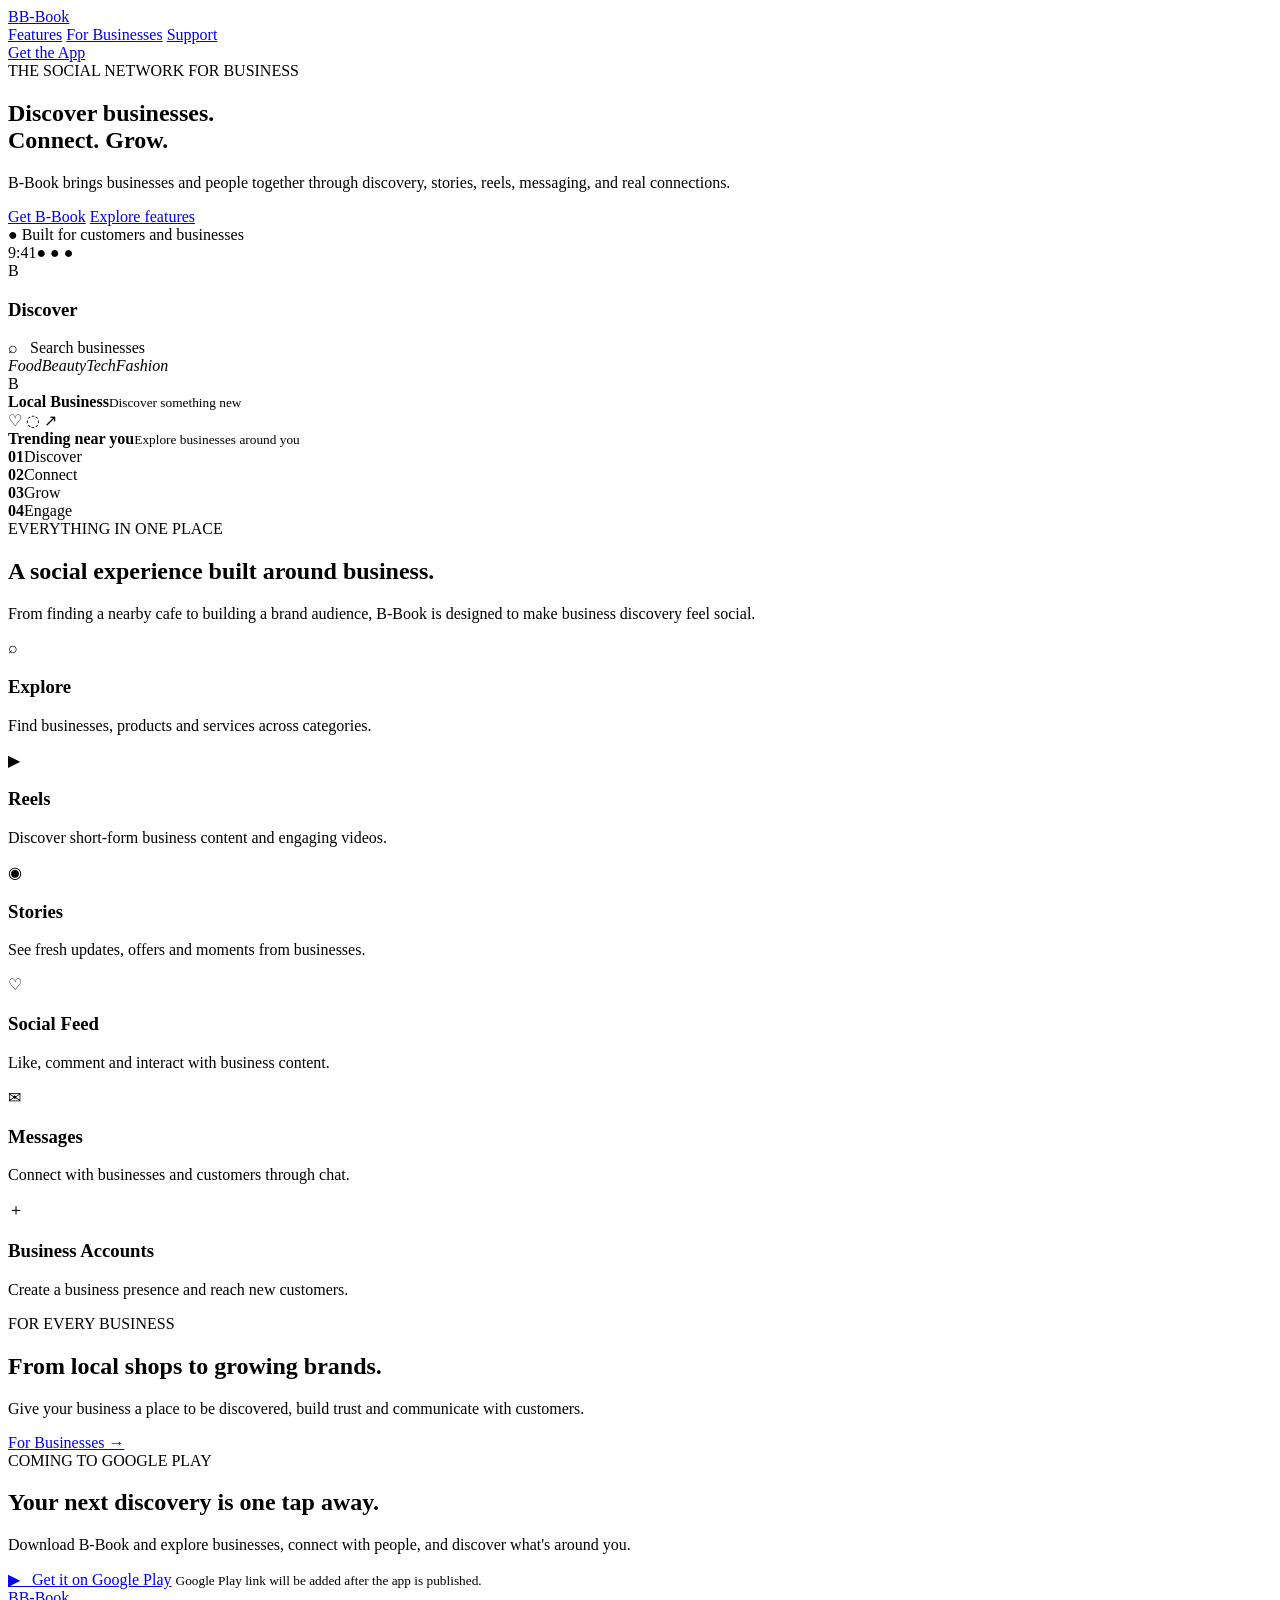
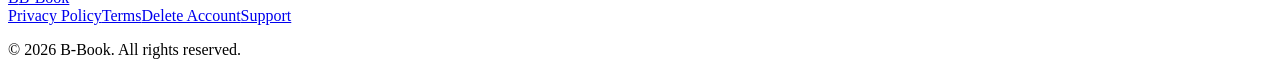
==== index.html @ 5fe3ff81 "Add files via upload" ====
<!DOCTYPE html>
<html lang="en">
<head>
<meta charset="UTF-8">
<meta name="viewport" content="width=device-width, initial-scale=1.0">
<meta name="description" content="B-Book — discover, connect with, and grow businesses in one social platform.">
<title>B-Book | Discover. Connect. Grow.</title>
<link rel="stylesheet" href="css/style.css">
</head>
<body>
<header class="nav">
  <a class="brand" href="index.html"><span class="brand-mark">B</span><span>B-Book</span></a>
  <nav>
    <a href="#features">Features</a>
    <a href="businesses.html">For Businesses</a>
    <a href="support.html">Support</a>
  </nav>
  <a class="nav-btn" href="#download">Get the App</a>
</header>

<main>
<section class="hero">
  <div class="hero-copy">
    <div class="eyebrow">THE SOCIAL NETWORK FOR BUSINESS</div>
    <h1>Discover businesses.<br><span>Connect. Grow.</span></h1>
    <p>B-Book brings businesses and people together through discovery, stories, reels, messaging, and real connections.</p>
    <div class="hero-actions">
      <a class="primary-btn" href="#download">Get B-Book</a>
      <a class="secondary-btn" href="#features">Explore features</a>
    </div>
    <div class="mini-proof"><span>●</span> Built for customers and businesses</div>
  </div>
  <div class="phone-wrap">
    <div class="phone">
      <div class="phone-top"><span>9:41</span><span>● ● ●</span></div>
      <div class="app-logo">B</div>
      <h3>Discover</h3>
      <div class="search">⌕ &nbsp; Search businesses</div>
      <div class="story-row"><i>Food</i><i>Beauty</i><i>Tech</i><i>Fashion</i></div>
      <div class="mock-card"><div class="mock-image">B</div><b>Local Business</b><small>Discover something new</small><div class="mock-actions">♡  ◌  ↗</div></div>
      <div class="mock-card small-card"><b>Trending near you</b><small>Explore businesses around you</small></div>
    </div>
  </div>
</section>

<section class="stats">
  <div><strong>01</strong><span>Discover</span></div>
  <div><strong>02</strong><span>Connect</span></div>
  <div><strong>03</strong><span>Grow</span></div>
  <div><strong>04</strong><span>Engage</span></div>
</section>

<section id="features" class="section">
  <div class="section-heading"><div class="eyebrow">EVERYTHING IN ONE PLACE</div><h2>A social experience built around business.</h2><p>From finding a nearby cafe to building a brand audience, B-Book is designed to make business discovery feel social.</p></div>
  <div class="feature-grid">
    <article><span>⌕</span><h3>Explore</h3><p>Find businesses, products and services across categories.</p></article>
    <article><span>▶</span><h3>Reels</h3><p>Discover short-form business content and engaging videos.</p></article>
    <article><span>◉</span><h3>Stories</h3><p>See fresh updates, offers and moments from businesses.</p></article>
    <article><span>♡</span><h3>Social Feed</h3><p>Like, comment and interact with business content.</p></article>
    <article><span>✉</span><h3>Messages</h3><p>Connect with businesses and customers through chat.</p></article>
    <article><span>＋</span><h3>Business Accounts</h3><p>Create a business presence and reach new customers.</p></article>
  </div>
</section>

<section class="business-banner">
  <div><div class="eyebrow">FOR EVERY BUSINESS</div><h2>From local shops to growing brands.</h2><p>Give your business a place to be discovered, build trust and communicate with customers.</p></div>
  <a class="primary-btn" href="businesses.html">For Businesses →</a>
</section>

<section id="download" class="download">
  <div class="download-box">
    <div class="eyebrow">COMING TO GOOGLE PLAY</div>
    <h2>Your next discovery is one tap away.</h2>
    <p>Download B-Book and explore businesses, connect with people, and discover what's around you.</p>
    <a class="play-btn" href="#" onclick="alert('Replace this button with your Google Play Store URL after publishing.');return false;">▶ &nbsp; Get it on Google Play</a>
    <small>Google Play link will be added after the app is published.</small>
  </div>
</section>
</main>

<footer>
  <div class="footer-top">
    <a class="brand" href="index.html"><span class="brand-mark">B</span><span>B-Book</span></a>
    <div class="footer-links">
      <a href="privacy.html">Privacy Policy</a><a href="terms.html">Terms</a><a href="delete-account.html">Delete Account</a><a href="support.html">Support</a>
    </div>
  </div>
  <p>© 2026 B-Book. All rights reserved.</p>
</footer>
<script src="js/script.js"></script>
</body>
</html>
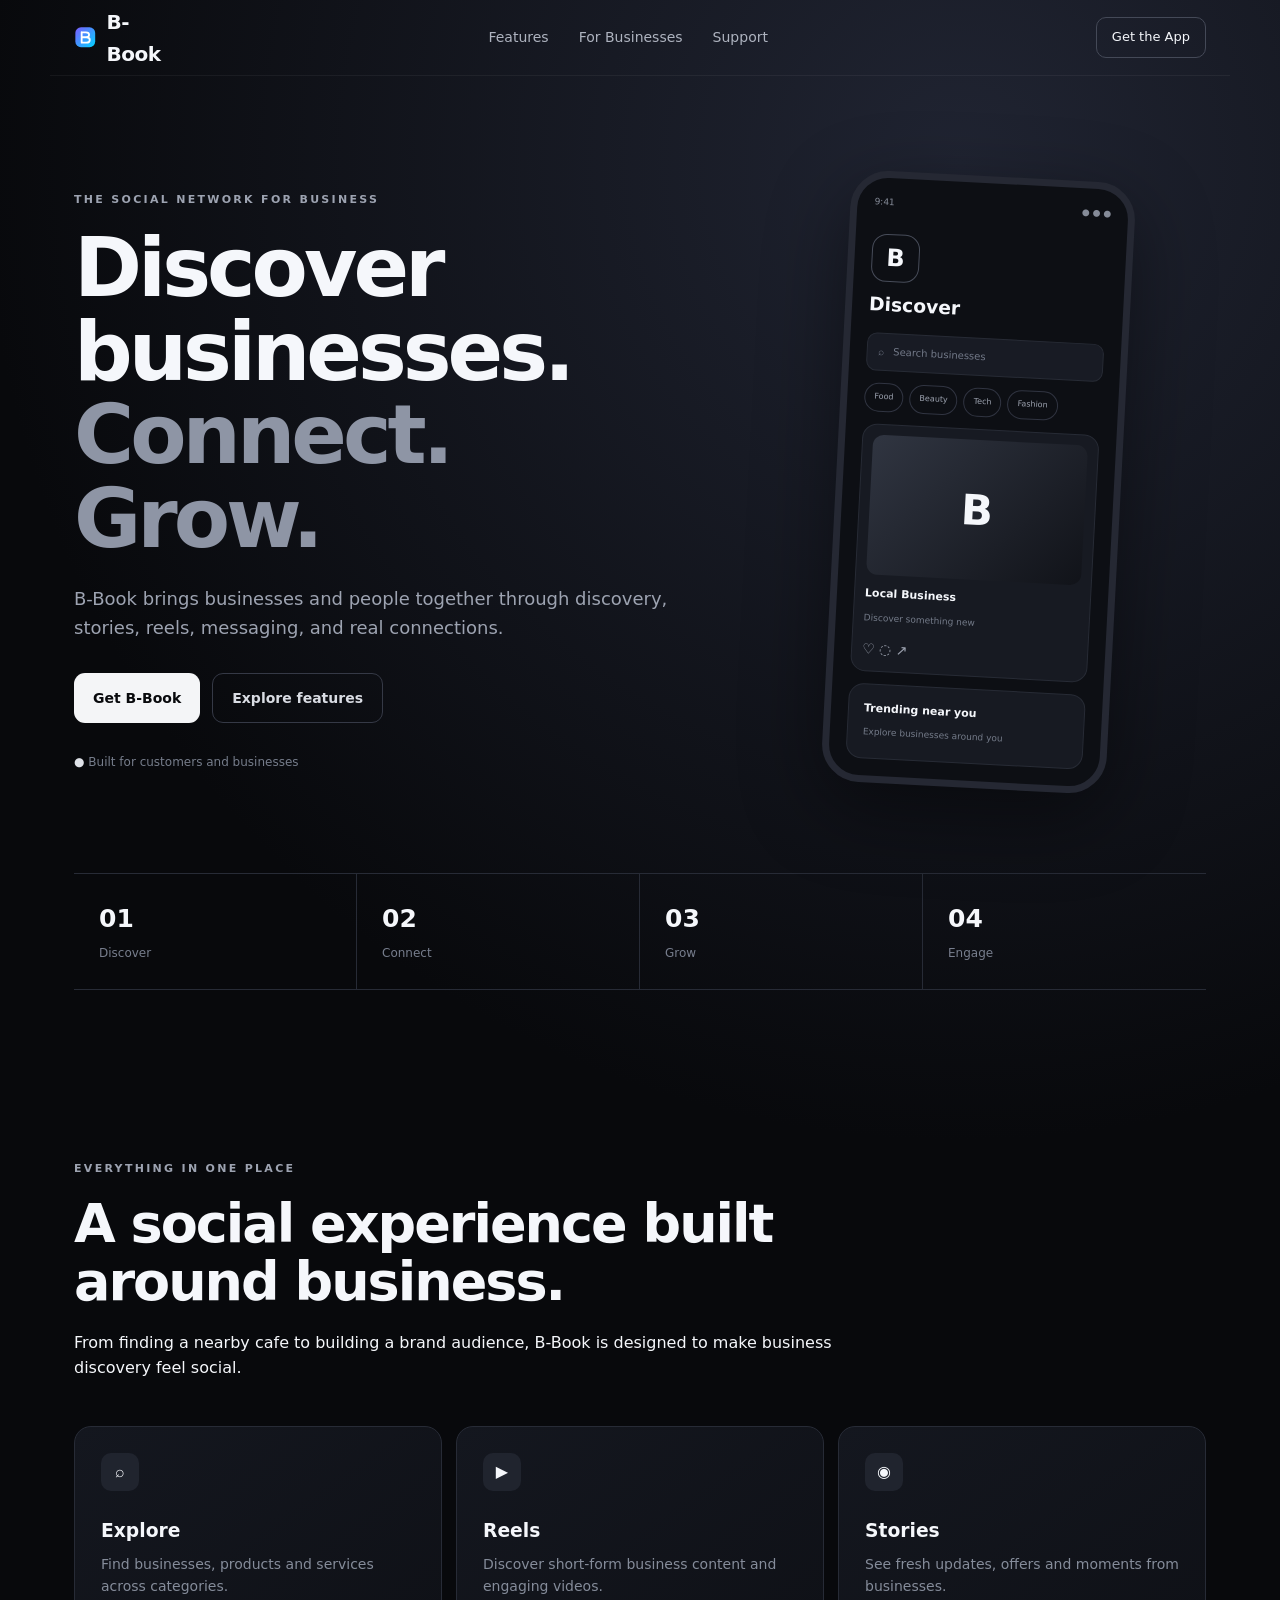
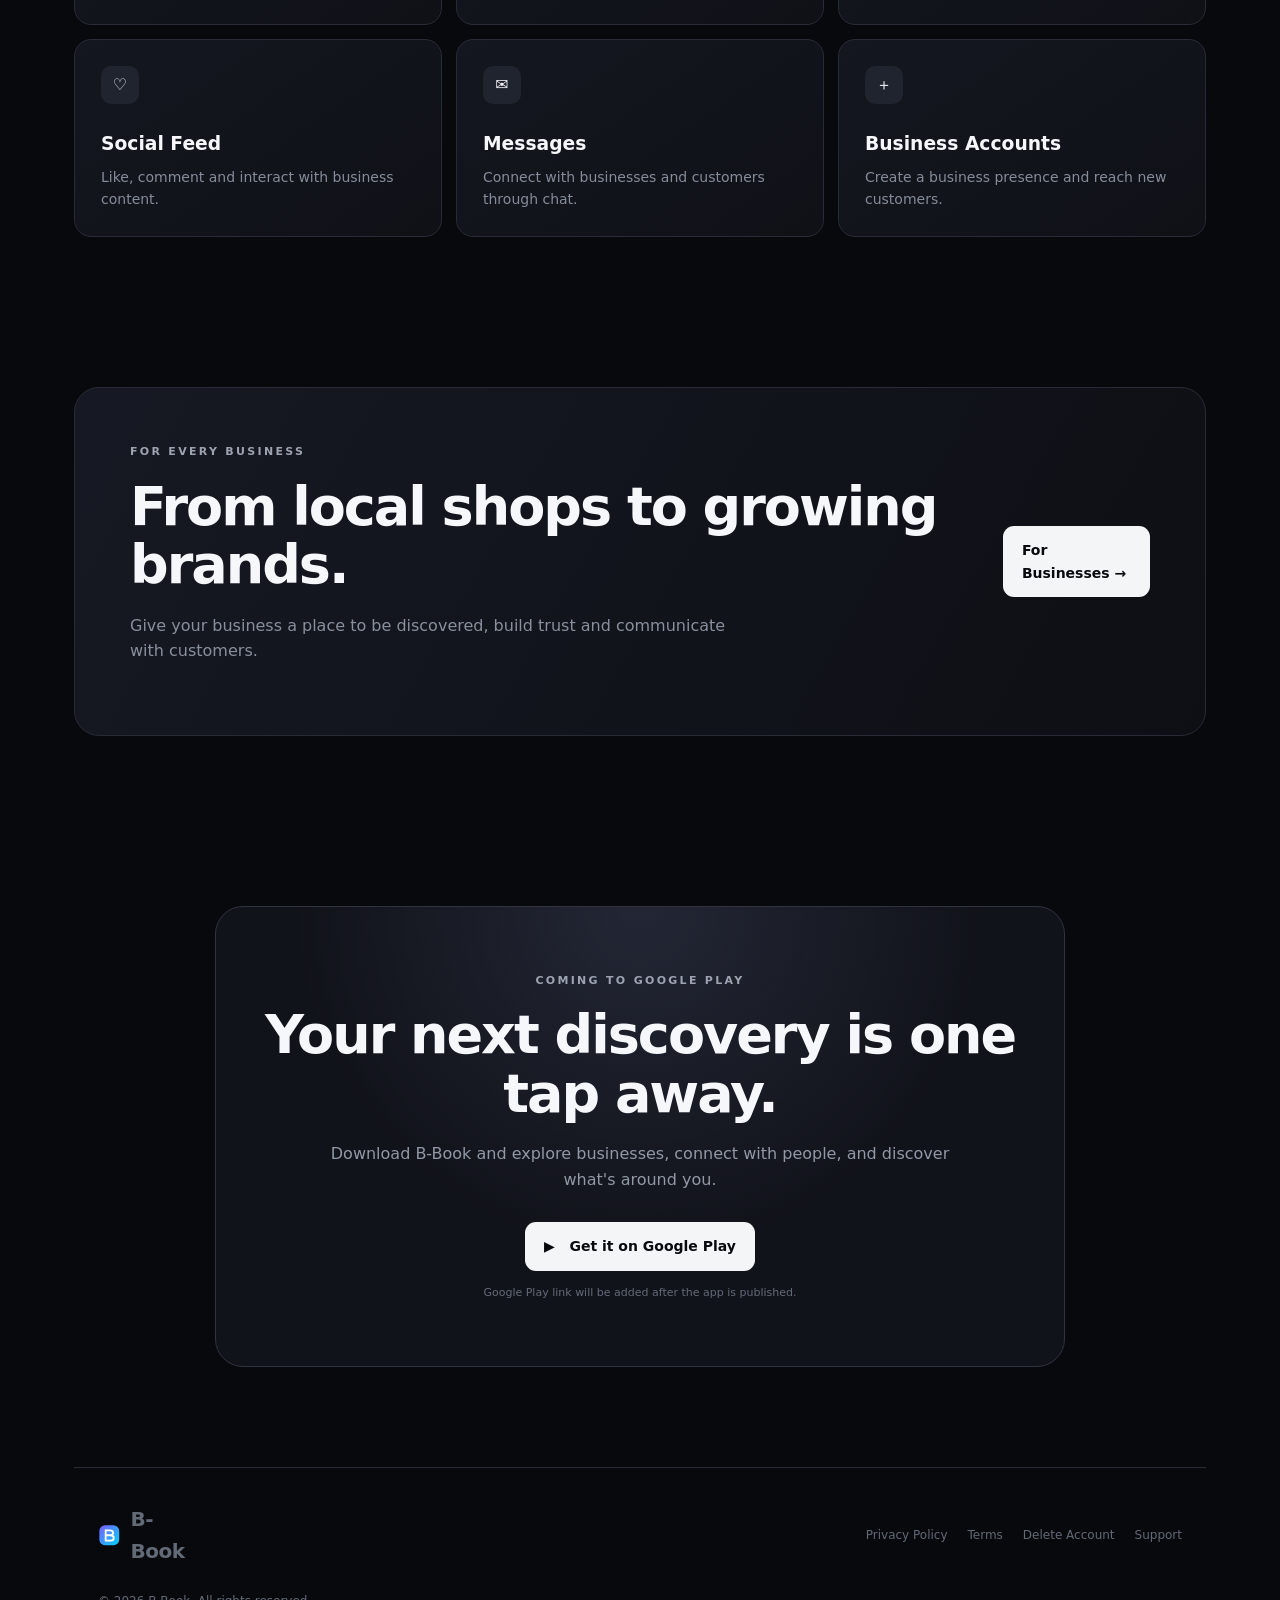
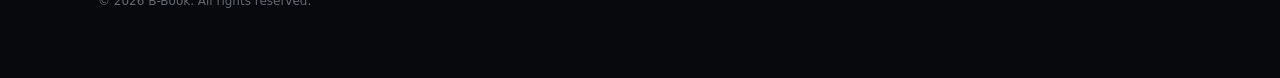
==== commit a5700cb4: "Update index.html" ====
--- a/index.html
+++ b/index.html
@@ -9,7 +9,20 @@
 </head>
 <body>
 <header class="nav">
-  <a class="brand" href="index.html"><span class="brand-mark">B</span><span>B-Book</span></a>
+<a class="brand" href="index.html">
+  <svg class="brand-logo" viewBox="0 0 100 100" aria-label="B-Book logo">
+    <defs>
+      <linearGradient id="bbookGradient" x1="0%" y1="0%" x2="100%" y2="100%">
+        <stop offset="0%" stop-color="#7c5cff"/>
+        <stop offset="100%" stop-color="#00d4ff"/>
+      </linearGradient>
+    </defs>
+    <rect x="6" y="6" width="88" height="88" rx="25" fill="url(#bbookGradient)"/>
+    <path d="M34 27v46 M34 28h19c9 0 14 5 14 11s-5 11-14 11H34 M34 50h21c9 0 15 5 15 12s-6 12-15 12H34"
+      fill="none" stroke="#fff" stroke-width="8" stroke-linecap="round" stroke-linejoin="round"/>
+  </svg>
+  <span>B-Book</span>
+</a>
   <nav>
     <a href="#features">Features</a>
     <a href="businesses.html">For Businesses</a>
@@ -80,7 +93,20 @@
 
 <footer>
   <div class="footer-top">
-    <a class="brand" href="index.html"><span class="brand-mark">B</span><span>B-Book</span></a>
+    <a class="brand" href="index.html">
+  <svg class="brand-logo" viewBox="0 0 100 100" aria-label="B-Book logo">
+    <defs>
+      <linearGradient id="bbookGradient" x1="0%" y1="0%" x2="100%" y2="100%">
+        <stop offset="0%" stop-color="#7c5cff"/>
+        <stop offset="100%" stop-color="#00d4ff"/>
+      </linearGradient>
+    </defs>
+    <rect x="6" y="6" width="88" height="88" rx="25" fill="url(#bbookGradient)"/>
+    <path d="M34 27v46 M34 28h19c9 0 14 5 14 11s-5 11-14 11H34 M34 50h21c9 0 15 5 15 12s-6 12-15 12H34"
+      fill="none" stroke="#fff" stroke-width="8" stroke-linecap="round" stroke-linejoin="round"/>
+  </svg>
+  <span>B-Book</span>
+</a>
     <div class="footer-links">
       <a href="privacy.html">Privacy Policy</a><a href="terms.html">Terms</a><a href="delete-account.html">Delete Account</a><a href="support.html">Support</a>
     </div>
@@ -89,4 +115,4 @@
 </footer>
 <script src="js/script.js"></script>
 </body>
-</html>+</html>
--- a/css/style.css
+++ b/css/style.css
@@ -0,0 +1,2 @@
+:root{--bg:#08090c;--panel:#111319;--panel2:#171922;--text:#f5f7fb;--muted:#9da3b1;--line:#272b36;--accent:#fff;--shadow:0 25px 80px rgba(0,0,0,.45)}
+*{box-sizing:border-box}html{scroll-behavior:smooth}body{margin:0;background:radial-gradient(circle at 75% 5%,#202432 0,transparent 30%),var(--bg);color:var(--text);font-family:Inter,ui-sans-serif,system-ui,-apple-system,BlinkMacSystemFont,"Segoe UI",sans-serif;line-height:1.6}a{color:inherit;text-decoration:none}.nav{height:76px;display:flex;align-items:center;justify-content:space-between;max-width:1180px;margin:auto;padding:0 24px;border-bottom:1px solid rgba(255,255,255,.05)}.brand{display:flex;align-items:center;gap:10px;font-weight:800;font-size:20px;letter-spacing:-.5px}.brand-mark{width:35px;height:35px;border:1px solid #5e6472;border-radius:11px;display:grid;place-items:center;font-weight:900;background:#151821}.nav nav{display:flex;gap:30px;color:#aeb3bf;font-size:14px}.nav nav a:hover,.footer-links a:hover{color:#fff}.nav-btn{border:1px solid #444957;padding:9px 15px;border-radius:10px;font-size:13px}.hero{max-width:1180px;margin:0 auto;padding:100px 24px 85px;display:grid;grid-template-columns:1.15fr .85fr;gap:60px;align-items:center}.eyebrow{font-size:11px;font-weight:800;letter-spacing:2.3px;color:#9da3b1;margin-bottom:17px}.hero h1,.page h1{font-size:clamp(48px,7vw,82px);line-height:1.02;letter-spacing:-4px;margin:0 0 25px}.hero h1 span{color:#8e95a5}.hero p,.lead{font-size:18px;color:var(--muted);max-width:650px}.hero-actions{display:flex;gap:12px;margin:30px 0}.primary-btn,.secondary-btn,.play-btn{display:inline-flex;align-items:center;justify-content:center;border-radius:11px;padding:13px 19px;font-weight:750;font-size:14px}.primary-btn,.play-btn{background:#f4f5f7;color:#090a0d}.secondary-btn{border:1px solid #353946;color:#d9dce3}.mini-proof{color:#767d8b;font-size:12px}.mini-proof span{color:#dfe2e8}.phone-wrap{display:flex;justify-content:center}.phone{width:285px;min-height:540px;border:7px solid #252833;border-radius:38px;background:#0d0f14;padding:17px;box-shadow:var(--shadow);transform:rotate(3deg)}.phone-top{display:flex;justify-content:space-between;font-size:9px;color:#858b98}.app-logo{width:48px;height:48px;border-radius:15px;border:1px solid #474c59;display:grid;place-items:center;font-size:24px;font-weight:900;margin:25px 0 8px}.phone h3{margin:0 0 13px}.search{background:#181b24;border:1px solid #272b35;color:#727988;padding:10px;border-radius:10px;font-size:10px}.story-row{display:flex;gap:6px;margin:12px 0}.story-row i{font-style:normal;font-size:8px;padding:7px 9px;border:1px solid #303441;border-radius:99px;color:#9da3b0}.mock-card{background:#171a22;border:1px solid #272b35;border-radius:15px;padding:10px;margin-top:12px}.mock-image{height:140px;border-radius:11px;background:linear-gradient(135deg,#303541,#111319);display:grid;place-items:center;font-size:42px;font-weight:900;margin-bottom:10px}.mock-card b{display:block;font-size:11px}.mock-card small{font-size:9px;color:#747b89}.mock-actions{font-size:14px;margin-top:10px;color:#9da3b0}.small-card{padding:15px}.stats{max-width:1132px;margin:0 auto 90px;border-top:1px solid var(--line);border-bottom:1px solid var(--line);display:grid;grid-template-columns:repeat(4,1fr)}.stats div{padding:25px;border-right:1px solid var(--line)}.stats div:last-child{border:0}.stats strong{display:block;font-size:25px}.stats span{color:#777e8d;font-size:12px}.section,.page{max-width:1180px;margin:auto;padding:80px 24px}.section-heading{max-width:760px}.section h2,.business-banner h2,.download h2{font-size:clamp(32px,5vw,54px);line-height:1.08;letter-spacing:-2px;margin:0 0 18px}.feature-grid{display:grid;grid-template-columns:repeat(3,1fr);gap:14px;margin-top:45px}.feature-grid article{background:linear-gradient(145deg,#14171f,#0f1117);border:1px solid var(--line);border-radius:17px;padding:26px;min-height:180px}.feature-grid article>span{display:grid;place-items:center;width:38px;height:38px;border-radius:10px;background:#20242e;margin-bottom:25px}.feature-grid h3{margin:0 0 7px}.feature-grid p{margin:0;color:#858c9a;font-size:14px}.business-banner{max-width:1132px;margin:70px auto;padding:55px;border:1px solid var(--line);border-radius:25px;background:linear-gradient(120deg,#161923,#0d0f14);display:flex;justify-content:space-between;align-items:center;gap:30px}.business-banner p{color:#888f9d;max-width:600px}.download{padding:100px 24px}.download-box{max-width:850px;text-align:center;margin:auto;border:1px solid #303440;border-radius:28px;padding:65px 30px;background:radial-gradient(circle at 50% 0,#232735,transparent 55%),#11131a}.download-box p{max-width:620px;margin:0 auto 25px;color:#9198a6}.download-box small{display:block;color:#646b78;margin-top:13px;font-size:11px}.play-btn{margin-top:5px}.page{min-height:75vh}.page h1{max-width:900px}.cta-strip,.contact-card{margin-top:55px;padding:35px;border:1px solid var(--line);border-radius:20px;background:#11131a;display:flex;justify-content:space-between;align-items:center;gap:25px}.cta-strip h2{margin:0;font-size:27px}.legal{max-width:850px;margin:auto;padding:75px 24px;min-height:75vh}.legal h1{font-size:56px;letter-spacing:-3px}.legal h2{margin-top:40px}.legal p{color:#a1a7b4}.updated{font-size:13px!important;color:#6f7684!important}.notice{margin-top:35px;padding:18px;border:1px solid #414652;border-radius:12px;background:#151820;color:#aeb4c0;font-size:13px}.narrow{max-width:900px}.steps{display:grid;grid-template-columns:repeat(3,1fr);gap:14px;margin-top:40px}.steps>div{border:1px solid var(--line);padding:25px;border-radius:17px;background:#11131a}.steps b{font-size:12px;color:#7e8593}.steps h3{margin-bottom:5px}.steps p{color:#858c9a;font-size:14px}.faq{margin-top:40px}.faq details{border-bottom:1px solid var(--line);padding:20px 0}.faq summary{cursor:pointer;font-weight:700}.faq p{color:#858c9a}.contact-card{display:block}.contact-card h2{margin-top:0}.contact-card p{color:#858c9a}footer{max-width:1132px;margin:auto;padding:35px 24px 55px;border-top:1px solid var(--line);color:#626977;font-size:12px}.footer-top{display:flex;justify-content:space-between;align-items:center;margin-bottom:25px}.footer-links{display:flex;gap:20px}@media(max-width:800px){.nav nav{display:none}.hero{grid-template-columns:1fr;padding-top:65px}.phone-wrap{margin-top:20px}.stats{grid-template-columns:repeat(2,1fr);margin-left:24px;margin-right:24px}.stats div:nth-child(2){border-right:0}.feature-grid{grid-template-columns:1fr 1fr}.business-banner{margin:30px 24px;padding:35px;display:block}.business-banner .primary-btn{margin-top:15px}.steps{grid-template-columns:1fr}.footer-top{display:block}.footer-links{margin-top:20px;flex-wrap:wrap}.hero h1,.page h1{letter-spacing:-2.5px}}@media(max-width:500px){.feature-grid{grid-template-columns:1fr}.nav{padding:0 16px}.nav-btn{display:none}.hero{padding-left:18px;padding-right:18px}.stats{margin-left:18px;margin-right:18px}.legal h1{font-size:42px}}
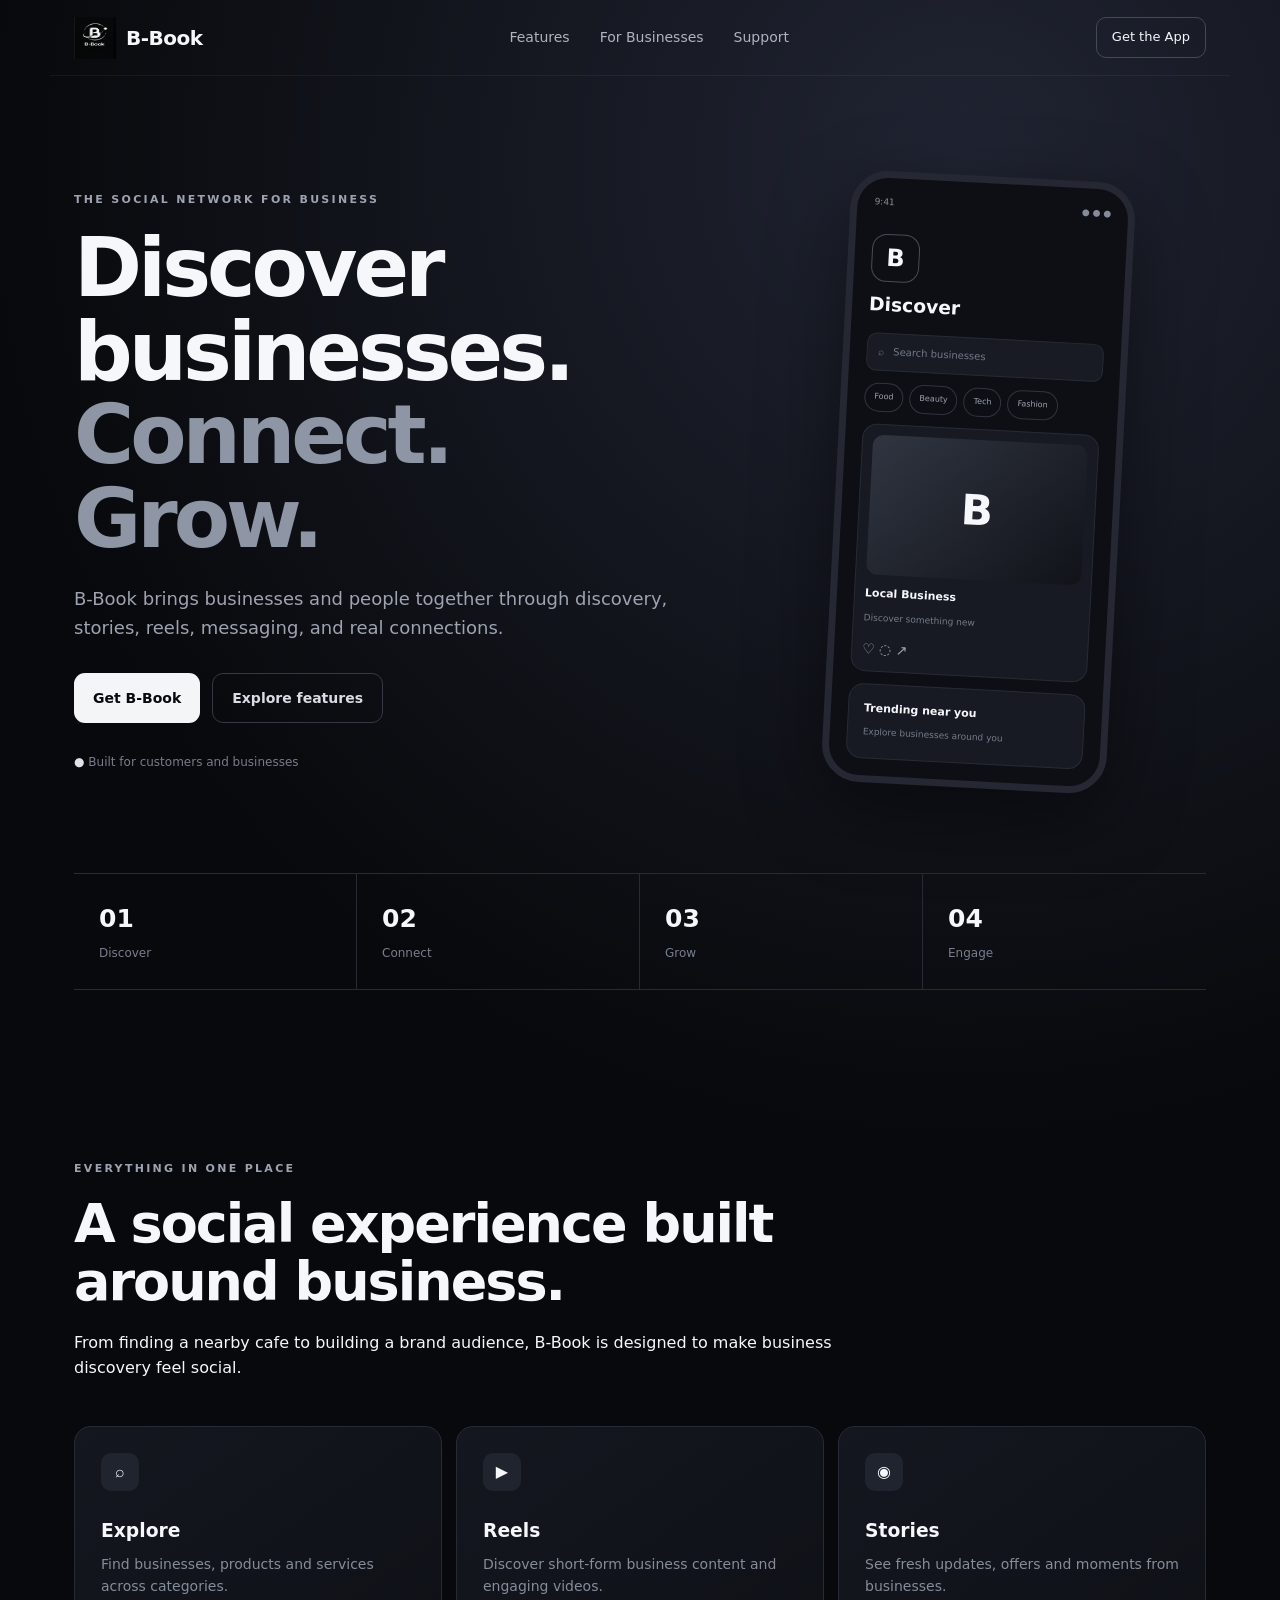
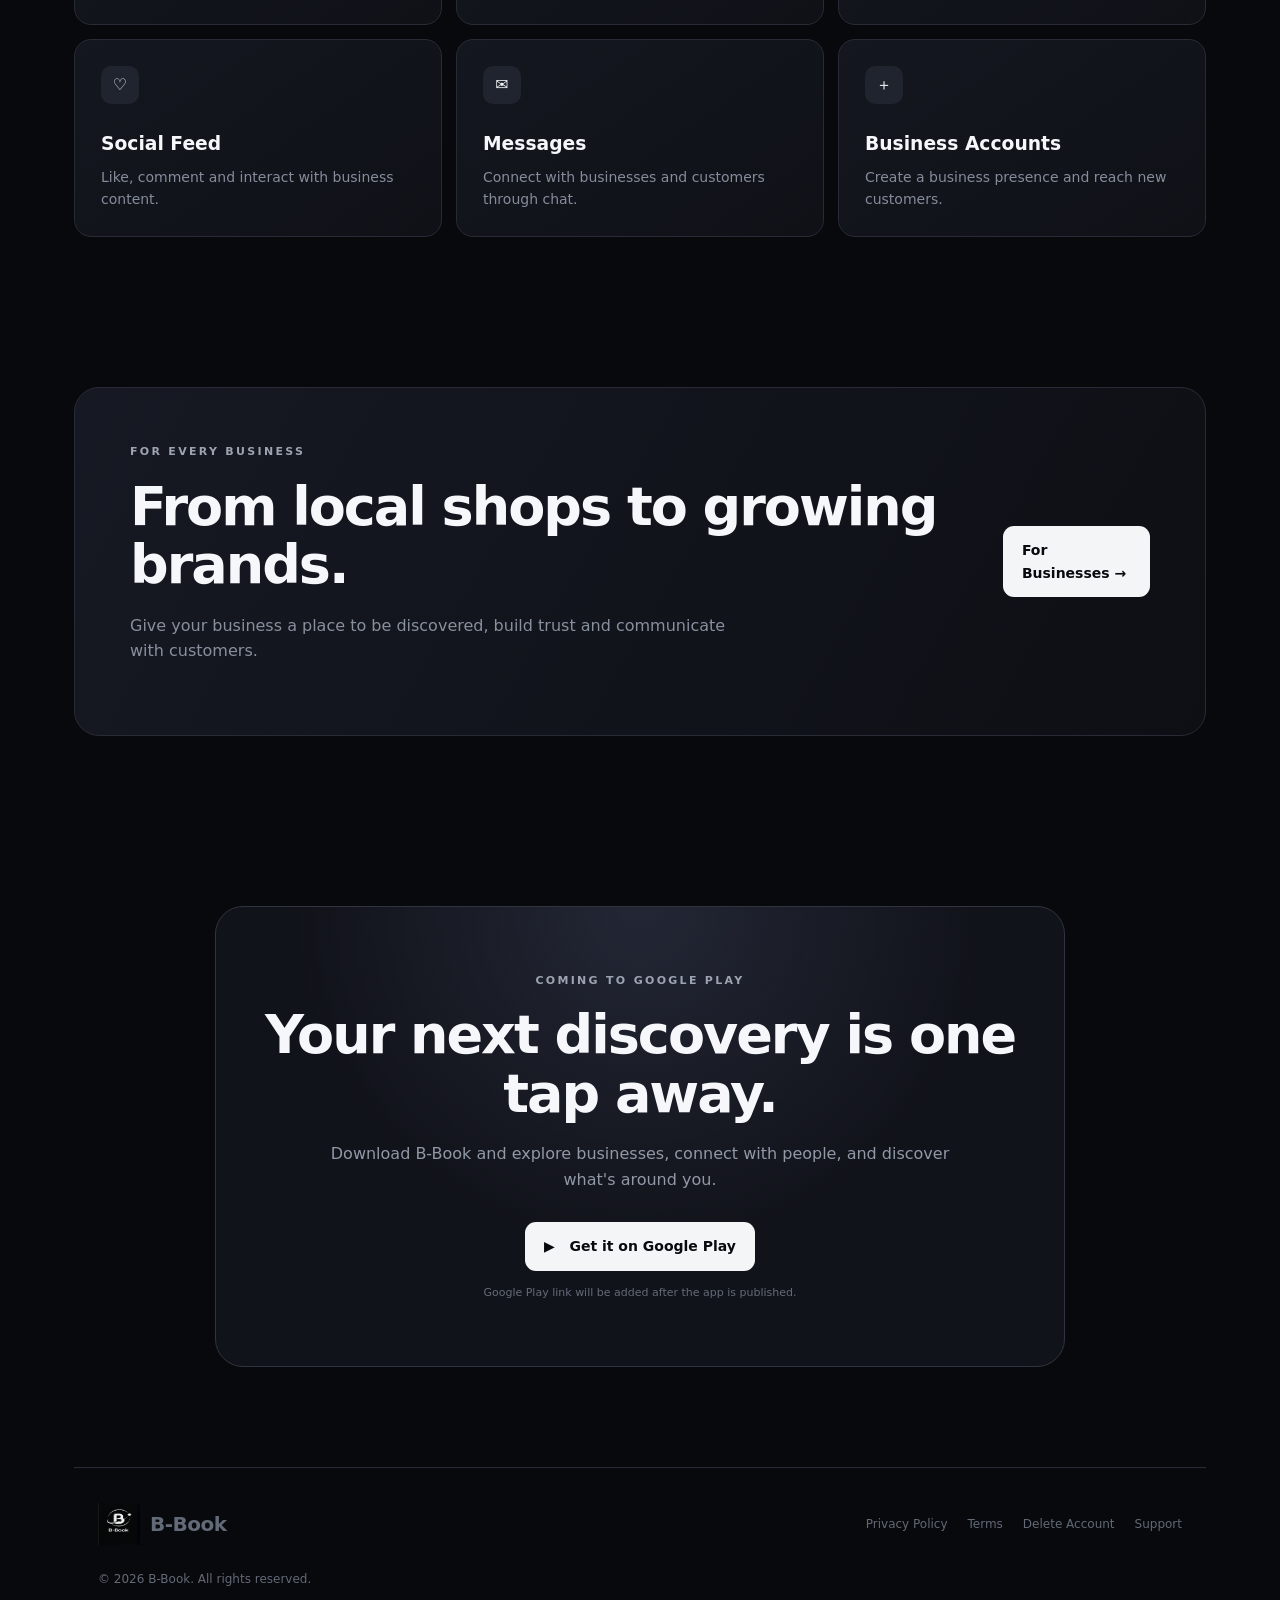
==== commit 4ae7d0ac: "Update index.html" ====
--- a/index.html
+++ b/index.html
@@ -10,17 +10,7 @@
 <body>
 <header class="nav">
 <a class="brand" href="index.html">
-  <svg class="brand-logo" viewBox="0 0 100 100" aria-label="B-Book logo">
-    <defs>
-      <linearGradient id="bbookGradient" x1="0%" y1="0%" x2="100%" y2="100%">
-        <stop offset="0%" stop-color="#7c5cff"/>
-        <stop offset="100%" stop-color="#00d4ff"/>
-      </linearGradient>
-    </defs>
-    <rect x="6" y="6" width="88" height="88" rx="25" fill="url(#bbookGradient)"/>
-    <path d="M34 27v46 M34 28h19c9 0 14 5 14 11s-5 11-14 11H34 M34 50h21c9 0 15 5 15 12s-6 12-15 12H34"
-      fill="none" stroke="#fff" stroke-width="8" stroke-linecap="round" stroke-linejoin="round"/>
-  </svg>
+  <img src="bbook-logo.png" alt="B-Book Logo" class="brand-logo">
   <span>B-Book</span>
 </a>
   <nav>
@@ -94,17 +84,7 @@
 <footer>
   <div class="footer-top">
     <a class="brand" href="index.html">
-  <svg class="brand-logo" viewBox="0 0 100 100" aria-label="B-Book logo">
-    <defs>
-      <linearGradient id="bbookGradient" x1="0%" y1="0%" x2="100%" y2="100%">
-        <stop offset="0%" stop-color="#7c5cff"/>
-        <stop offset="100%" stop-color="#00d4ff"/>
-      </linearGradient>
-    </defs>
-    <rect x="6" y="6" width="88" height="88" rx="25" fill="url(#bbookGradient)"/>
-    <path d="M34 27v46 M34 28h19c9 0 14 5 14 11s-5 11-14 11H34 M34 50h21c9 0 15 5 15 12s-6 12-15 12H34"
-      fill="none" stroke="#fff" stroke-width="8" stroke-linecap="round" stroke-linejoin="round"/>
-  </svg>
+  <img src="bbook-logo.png" alt="B-Book Logo" class="brand-logo">
   <span>B-Book</span>
 </a>
     <div class="footer-links">
--- a/css/style.css
+++ b/css/style.css
@@ -1,2 +1,14 @@
 :root{--bg:#08090c;--panel:#111319;--panel2:#171922;--text:#f5f7fb;--muted:#9da3b1;--line:#272b36;--accent:#fff;--shadow:0 25px 80px rgba(0,0,0,.45)}
 *{box-sizing:border-box}html{scroll-behavior:smooth}body{margin:0;background:radial-gradient(circle at 75% 5%,#202432 0,transparent 30%),var(--bg);color:var(--text);font-family:Inter,ui-sans-serif,system-ui,-apple-system,BlinkMacSystemFont,"Segoe UI",sans-serif;line-height:1.6}a{color:inherit;text-decoration:none}.nav{height:76px;display:flex;align-items:center;justify-content:space-between;max-width:1180px;margin:auto;padding:0 24px;border-bottom:1px solid rgba(255,255,255,.05)}.brand{display:flex;align-items:center;gap:10px;font-weight:800;font-size:20px;letter-spacing:-.5px}.brand-mark{width:35px;height:35px;border:1px solid #5e6472;border-radius:11px;display:grid;place-items:center;font-weight:900;background:#151821}.nav nav{display:flex;gap:30px;color:#aeb3bf;font-size:14px}.nav nav a:hover,.footer-links a:hover{color:#fff}.nav-btn{border:1px solid #444957;padding:9px 15px;border-radius:10px;font-size:13px}.hero{max-width:1180px;margin:0 auto;padding:100px 24px 85px;display:grid;grid-template-columns:1.15fr .85fr;gap:60px;align-items:center}.eyebrow{font-size:11px;font-weight:800;letter-spacing:2.3px;color:#9da3b1;margin-bottom:17px}.hero h1,.page h1{font-size:clamp(48px,7vw,82px);line-height:1.02;letter-spacing:-4px;margin:0 0 25px}.hero h1 span{color:#8e95a5}.hero p,.lead{font-size:18px;color:var(--muted);max-width:650px}.hero-actions{display:flex;gap:12px;margin:30px 0}.primary-btn,.secondary-btn,.play-btn{display:inline-flex;align-items:center;justify-content:center;border-radius:11px;padding:13px 19px;font-weight:750;font-size:14px}.primary-btn,.play-btn{background:#f4f5f7;color:#090a0d}.secondary-btn{border:1px solid #353946;color:#d9dce3}.mini-proof{color:#767d8b;font-size:12px}.mini-proof span{color:#dfe2e8}.phone-wrap{display:flex;justify-content:center}.phone{width:285px;min-height:540px;border:7px solid #252833;border-radius:38px;background:#0d0f14;padding:17px;box-shadow:var(--shadow);transform:rotate(3deg)}.phone-top{display:flex;justify-content:space-between;font-size:9px;color:#858b98}.app-logo{width:48px;height:48px;border-radius:15px;border:1px solid #474c59;display:grid;place-items:center;font-size:24px;font-weight:900;margin:25px 0 8px}.phone h3{margin:0 0 13px}.search{background:#181b24;border:1px solid #272b35;color:#727988;padding:10px;border-radius:10px;font-size:10px}.story-row{display:flex;gap:6px;margin:12px 0}.story-row i{font-style:normal;font-size:8px;padding:7px 9px;border:1px solid #303441;border-radius:99px;color:#9da3b0}.mock-card{background:#171a22;border:1px solid #272b35;border-radius:15px;padding:10px;margin-top:12px}.mock-image{height:140px;border-radius:11px;background:linear-gradient(135deg,#303541,#111319);display:grid;place-items:center;font-size:42px;font-weight:900;margin-bottom:10px}.mock-card b{display:block;font-size:11px}.mock-card small{font-size:9px;color:#747b89}.mock-actions{font-size:14px;margin-top:10px;color:#9da3b0}.small-card{padding:15px}.stats{max-width:1132px;margin:0 auto 90px;border-top:1px solid var(--line);border-bottom:1px solid var(--line);display:grid;grid-template-columns:repeat(4,1fr)}.stats div{padding:25px;border-right:1px solid var(--line)}.stats div:last-child{border:0}.stats strong{display:block;font-size:25px}.stats span{color:#777e8d;font-size:12px}.section,.page{max-width:1180px;margin:auto;padding:80px 24px}.section-heading{max-width:760px}.section h2,.business-banner h2,.download h2{font-size:clamp(32px,5vw,54px);line-height:1.08;letter-spacing:-2px;margin:0 0 18px}.feature-grid{display:grid;grid-template-columns:repeat(3,1fr);gap:14px;margin-top:45px}.feature-grid article{background:linear-gradient(145deg,#14171f,#0f1117);border:1px solid var(--line);border-radius:17px;padding:26px;min-height:180px}.feature-grid article>span{display:grid;place-items:center;width:38px;height:38px;border-radius:10px;background:#20242e;margin-bottom:25px}.feature-grid h3{margin:0 0 7px}.feature-grid p{margin:0;color:#858c9a;font-size:14px}.business-banner{max-width:1132px;margin:70px auto;padding:55px;border:1px solid var(--line);border-radius:25px;background:linear-gradient(120deg,#161923,#0d0f14);display:flex;justify-content:space-between;align-items:center;gap:30px}.business-banner p{color:#888f9d;max-width:600px}.download{padding:100px 24px}.download-box{max-width:850px;text-align:center;margin:auto;border:1px solid #303440;border-radius:28px;padding:65px 30px;background:radial-gradient(circle at 50% 0,#232735,transparent 55%),#11131a}.download-box p{max-width:620px;margin:0 auto 25px;color:#9198a6}.download-box small{display:block;color:#646b78;margin-top:13px;font-size:11px}.play-btn{margin-top:5px}.page{min-height:75vh}.page h1{max-width:900px}.cta-strip,.contact-card{margin-top:55px;padding:35px;border:1px solid var(--line);border-radius:20px;background:#11131a;display:flex;justify-content:space-between;align-items:center;gap:25px}.cta-strip h2{margin:0;font-size:27px}.legal{max-width:850px;margin:auto;padding:75px 24px;min-height:75vh}.legal h1{font-size:56px;letter-spacing:-3px}.legal h2{margin-top:40px}.legal p{color:#a1a7b4}.updated{font-size:13px!important;color:#6f7684!important}.notice{margin-top:35px;padding:18px;border:1px solid #414652;border-radius:12px;background:#151820;color:#aeb4c0;font-size:13px}.narrow{max-width:900px}.steps{display:grid;grid-template-columns:repeat(3,1fr);gap:14px;margin-top:40px}.steps>div{border:1px solid var(--line);padding:25px;border-radius:17px;background:#11131a}.steps b{font-size:12px;color:#7e8593}.steps h3{margin-bottom:5px}.steps p{color:#858c9a;font-size:14px}.faq{margin-top:40px}.faq details{border-bottom:1px solid var(--line);padding:20px 0}.faq summary{cursor:pointer;font-weight:700}.faq p{color:#858c9a}.contact-card{display:block}.contact-card h2{margin-top:0}.contact-card p{color:#858c9a}footer{max-width:1132px;margin:auto;padding:35px 24px 55px;border-top:1px solid var(--line);color:#626977;font-size:12px}.footer-top{display:flex;justify-content:space-between;align-items:center;margin-bottom:25px}.footer-links{display:flex;gap:20px}@media(max-width:800px){.nav nav{display:none}.hero{grid-template-columns:1fr;padding-top:65px}.phone-wrap{margin-top:20px}.stats{grid-template-columns:repeat(2,1fr);margin-left:24px;margin-right:24px}.stats div:nth-child(2){border-right:0}.feature-grid{grid-template-columns:1fr 1fr}.business-banner{margin:30px 24px;padding:35px;display:block}.business-banner .primary-btn{margin-top:15px}.steps{grid-template-columns:1fr}.footer-top{display:block}.footer-links{margin-top:20px;flex-wrap:wrap}.hero h1,.page h1{letter-spacing:-2.5px}}@media(max-width:500px){.feature-grid{grid-template-columns:1fr}.nav{padding:0 16px}.nav-btn{display:none}.hero{padding-left:18px;padding-right:18px}.stats{margin-left:18px;margin-right:18px}.legal h1{font-size:42px}}
+.brand-logo {
+  width: 42px;
+  height: 42px;
+  flex-shrink: 0;
+  display: block;
+}
+
+.brand {
+  display: flex;
+  align-items: center;
+  gap: 10px;
+}
